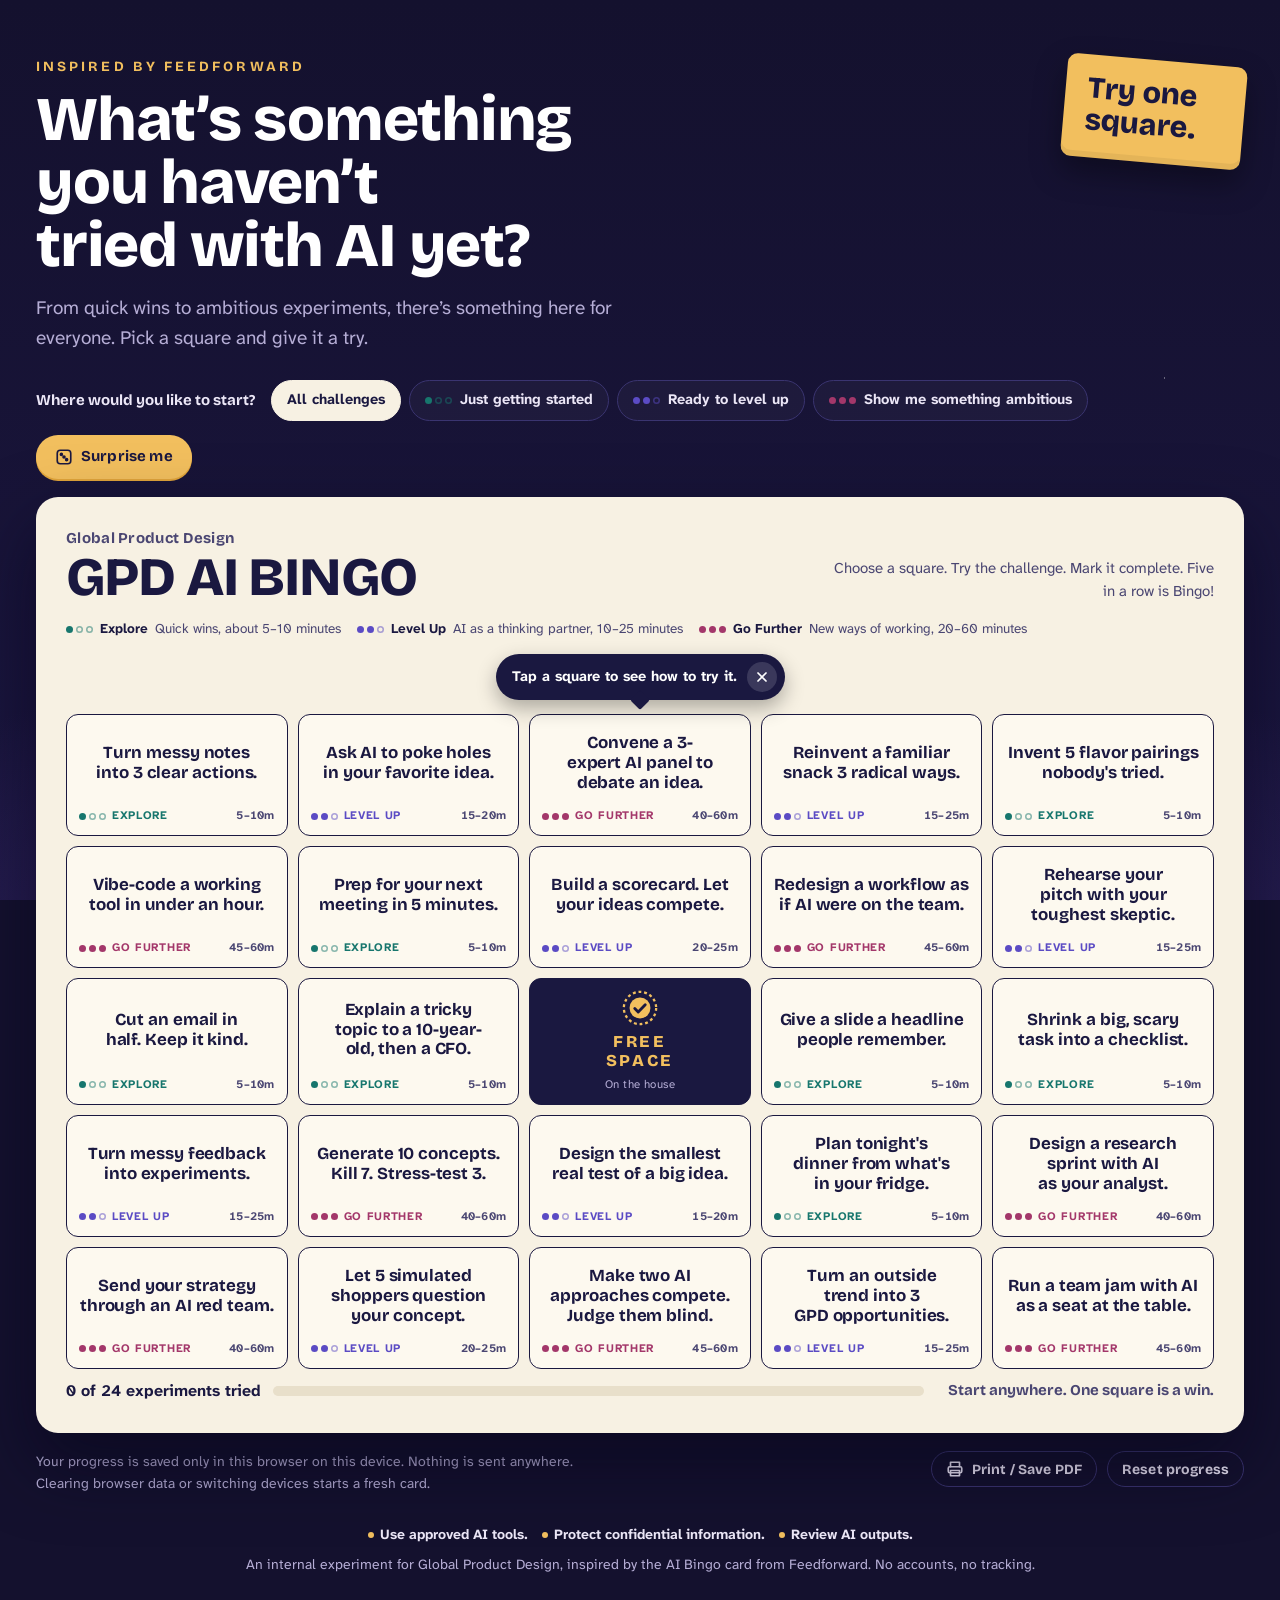
==== index.html @ 3865cb59 "GPD AI Bingo site Interactive 5x5 card of 24 AI experiments (Explore, Level Up, Go Further) with act" ====
<!doctype html>
<html lang="en">
<head>
  <meta charset="utf-8">
  <meta name="viewport" content="width=device-width, initial-scale=1, viewport-fit=cover">
  <title>GPD AI Bingo</title>
  <meta name="description" content="What's something you haven't tried with AI yet? Pick a square, try the challenge, mark it complete.">
  <meta name="referrer" content="no-referrer">
  <!-- Ask search engines not to list this page; it's meant to be shared by link. -->
  <meta name="robots" content="noindex, nofollow">
  <link rel="icon" href="data:image/svg+xml,%3Csvg xmlns='http://www.w3.org/2000/svg' viewBox='0 0 32 32'%3E%3Crect width='32' height='32' rx='7' fill='%2314112e'/%3E%3Ccircle cx='16' cy='16' r='9' fill='%23f2bf5e'/%3E%3C/svg%3E">
  <link rel="stylesheet" href="styles.css">
</head>
<body>
  <a class="skip-link" href="#main">Skip to the bingo card</a>
  <div id="app" aria-live="off">
    <noscript>
      <div class="noscript">GPD AI Bingo needs JavaScript turned on to show the card and the activity pages.</div>
    </noscript>
  </div>
  <div id="toast" class="toast" role="status" aria-live="polite" hidden></div>
  <canvas id="confetti" class="confetti" aria-hidden="true"></canvas>

  <!-- 1) Content: edit this file to change squares, prompts and instructions. -->
  <script src="content.js"></script>
  <!-- 2) Application logic: you shouldn't need to edit this to change content. -->
  <script src="app.js"></script>
</body>
</html>
---- styles.css ----
/* GPD AI Bingo — styles
   Layout concept: a cream bingo card pinned on a midnight wall, with a sticky note
   and a stamp-like "tried" mark. Activity pages are a cream sheet with a dark prompt slip.
   Deliberately one visual world (dark page, cream card), so there is no light/dark switch. */

@font-face { font-family: "Bricolage Grotesque"; font-weight: 500; font-display: swap; src: url("fonts/bricolage-grotesque-latin-500-normal.woff2") format("woff2"); }
@font-face { font-family: "Bricolage Grotesque"; font-weight: 700; font-display: swap; src: url("fonts/bricolage-grotesque-latin-700-normal.woff2") format("woff2"); }
@font-face { font-family: "Bricolage Grotesque"; font-weight: 800; font-display: swap; src: url("fonts/bricolage-grotesque-latin-800-normal.woff2") format("woff2"); }
@font-face { font-family: "Atkinson Hyperlegible Next"; font-weight: 400; font-display: swap; src: url("fonts/atkinson-hyperlegible-next-latin-400-normal.woff2") format("woff2"); }
@font-face { font-family: "Atkinson Hyperlegible Next"; font-weight: 700; font-display: swap; src: url("fonts/atkinson-hyperlegible-next-latin-700-normal.woff2") format("woff2"); }
@font-face { font-family: "IBM Plex Mono"; font-weight: 400; font-display: swap; src: url("fonts/ibm-plex-mono-latin-400-normal.woff2") format("woff2"); }

:root {
  color-scheme: dark;
  /* Color */
  --night: #14112e;          /* page wall */
  --night-2: #221d4d;        /* lifted surface on the wall */
  --night-line: #3a3470;
  --moon: #ece7f7;           /* text on the wall */
  --moon-dim: #b6aed6;
  --cream: #f7f1e3;          /* the card */
  --paper: #fdf9ef;          /* squares */
  --paper-line: #d9cfb8;
  --ink: #1a1840;            /* text on cream */
  --ink-soft: #4a4672;
  --gold: #f2bf5e;           /* accent: sticky note, stamps, primary buttons */
  --gold-deep: #e0a43a;
  --gold-ink: #8a5a00;       /* gold-family text that passes contrast on cream */
  --explore: #17766d;        /* teal */
  --explore-wash: #dcefe9;
  --levelup: #5b4bc4;        /* lavender-violet */
  --levelup-wash: #e7e2fa;
  --gofurther: #a3376a;      /* plum-rose */
  --gofurther-wash: #f6e0ea;
  --focus: #f2bf5e;
  /* Type */
  --font-display: "Bricolage Grotesque", "Avenir Next", "Segoe UI", system-ui, sans-serif;
  --font-body: "Atkinson Hyperlegible Next", "Segoe UI", system-ui, -apple-system, sans-serif;
  --font-mono: "IBM Plex Mono", ui-monospace, "Cascadia Mono", Consolas, monospace;
  /* Shape */
  --radius-card: 22px;
  --radius-square: 12px;
  --gutter: max(16px, env(safe-area-inset-left, 0px));
  --gutter-r: max(16px, env(safe-area-inset-right, 0px));
}

*, *::before, *::after { box-sizing: border-box; }
html { -webkit-text-size-adjust: 100%; }
body {
  margin: 0;
  background:
    radial-gradient(1px 1px at 12% 18%, rgba(255,255,255,.55) 50%, transparent 51%),
    radial-gradient(1px 1px at 78% 9%, rgba(255,255,255,.45) 50%, transparent 51%),
    radial-gradient(1.5px 1.5px at 91% 42%, rgba(255,255,255,.35) 50%, transparent 51%),
    radial-gradient(1px 1px at 4% 63%, rgba(255,255,255,.4) 50%, transparent 51%),
    radial-gradient(1px 1px at 55% 4%, rgba(255,255,255,.35) 50%, transparent 51%),
    radial-gradient(120% 70% at 50% 110%, #3b2a6e 0%, transparent 60%),
    linear-gradient(180deg, var(--night) 0%, #1b1640 100%);
  background-attachment: fixed;
  background-color: var(--night);
  color: var(--moon);
  font-family: var(--font-body);
  font-size: 16px;
  line-height: 1.55;
  min-height: 100vh;
}
img { max-width: 100%; }
[hidden] { display: none !important; }
button, input, select { font: inherit; color: inherit; }
a { color: inherit; }
:focus-visible { outline: 3px solid var(--focus); outline-offset: 3px; border-radius: 6px; }
.visually-hidden { position: absolute !important; width: 1px; height: 1px; overflow: hidden; clip: rect(0 0 0 0); clip-path: inset(50%); white-space: nowrap; }

.skip-link { position: absolute; left: 12px; top: -60px; background: var(--gold); color: var(--ink); padding: 10px 14px; border-radius: 8px; font-weight: 700; z-index: 50; text-decoration: none; }
.skip-link:focus { top: 12px; }
.noscript { margin: 40px auto; max-width: 560px; padding: 20px; background: var(--cream); color: var(--ink); border-radius: 14px; }

.wrap {
  width: 100%;
  max-width: 1240px;
  margin: 0 auto;
  padding-left: var(--gutter);
  padding-right: var(--gutter-r);
}

/* ---------- Buttons ---------- */
.btn {
  display: inline-flex; align-items: center; justify-content: center; gap: 8px;
  min-height: 44px; padding: 10px 18px;
  border-radius: 999px; border: 1.5px solid transparent;
  font-family: var(--font-display); font-weight: 700; font-size: 15px; letter-spacing: .01em;
  cursor: pointer; text-decoration: none; line-height: 1.1;
  transition: transform .15s ease, background-color .15s ease, box-shadow .15s ease;
}
.btn:active { transform: translateY(1px); }
.btn-gold { background: var(--gold); color: var(--ink); box-shadow: 0 2px 0 var(--gold-deep); }
.btn-gold:hover { background: #f6cc78; }
.btn-ghost { background: transparent; color: var(--moon); border-color: var(--night-line); }
.btn-ghost:hover { background: var(--night-2); border-color: var(--moon-dim); }
.btn-ink { background: var(--ink); color: var(--cream); }
.btn-ink:hover { background: #2a2760; }
.btn-outline-ink { background: transparent; color: var(--ink); border-color: var(--ink); }
.btn-outline-ink:hover { background: rgba(26,24,64,.06); }
.btn-small { min-height: 36px; padding: 6px 14px; font-size: 14px; }
.btn svg { width: 18px; height: 18px; flex: none; }
.link-btn { background: none; border: 0; padding: 4px 2px; color: inherit; text-decoration: underline; text-underline-offset: 3px; cursor: pointer; font-size: 14px; }

/* ---------- Hero ---------- */
.hero { padding-block: clamp(28px, 5vw, 56px) clamp(18px, 3vw, 28px); position: relative; }
.hero-inner { display: grid; grid-template-columns: minmax(0, 1fr) auto; gap: 24px; align-items: start; }
.eyebrow {
  font-family: var(--font-display); font-weight: 700; font-size: 14px;
  letter-spacing: .22em; text-transform: uppercase; color: var(--gold); margin: 0 0 10px;
}
.hero h1 {
  font-family: var(--font-display); font-weight: 800;
  font-size: clamp(32px, 5.2vw, 62px); line-height: 1.02; letter-spacing: -.02em;
  margin: 0; color: #fff; text-wrap: balance; max-width: 16ch;
}
.hero-sub { margin: 16px 0 0; max-width: 54ch; font-size: clamp(16px, 1.6vw, 19px); color: var(--moon-dim); }
.sticky-note {
  background: var(--gold); color: var(--ink);
  font-family: var(--font-display); font-weight: 800; font-size: clamp(20px, 2.4vw, 30px); line-height: 1.05;
  padding: 18px 22px 22px; border-radius: 10px; transform: rotate(5deg);
  box-shadow: 0 14px 30px rgba(0,0,0,.35), inset 0 -6px 0 rgba(0,0,0,.06);
  width: max-content; max-width: 9ch; margin-top: 4px;
}

/* ---------- Toolbar: start selector + surprise ---------- */
.toolbar {
  display: flex; flex-wrap: wrap; align-items: center; justify-content: space-between; gap: 14px 20px;
  margin-bottom: 18px;
}
.start-picker { border: 0; margin: 0; padding: 0; min-width: 0; display: flex; flex-wrap: wrap; align-items: center; gap: 10px 12px; }
.start-picker legend { float: left; font-family: var(--font-display); font-weight: 700; font-size: 15px; color: var(--moon); margin-right: 4px; padding: 0; }
.pills { display: flex; flex-wrap: wrap; gap: 8px; }
.pill { position: relative; }
.pill input { position: absolute; opacity: 0; inset: 0; margin: 0; cursor: pointer; }
.pill input + span {
  display: inline-flex; align-items: center; gap: 8px; min-height: 40px; padding: 8px 15px;
  border-radius: 999px; border: 1.5px solid var(--night-line); background: rgba(255,255,255,.03);
  font-size: 14.5px; font-weight: 700; color: var(--moon); cursor: pointer;
  transition: background-color .15s ease, border-color .15s ease;
}
.pill:hover span { border-color: var(--moon-dim); }
.pill input:checked + span { background: var(--cream); color: var(--ink); border-color: var(--cream); }
.pill input:focus-visible + span { outline: 3px solid var(--focus); outline-offset: 2px; }

.pips { display: inline-flex; gap: 3px; align-items: center; }
.pips i { width: 7px; height: 7px; border-radius: 50%; background: currentColor; display: block; }
.pips i.off { background: transparent; box-shadow: inset 0 0 0 1.5px currentColor; opacity: .5; }

/* ---------- Surprise panel ---------- */
.surprise-panel {
  display: flex; flex-wrap: wrap; align-items: center; gap: 12px 16px;
  background: var(--night-2); border: 1.5px solid var(--night-line); border-radius: 16px;
  padding: 14px 16px; margin-bottom: 18px;
}
.surprise-panel .sp-text { flex: 1 1 280px; min-width: 0; }
.surprise-panel .sp-label { font-size: 13px; letter-spacing: .14em; text-transform: uppercase; color: var(--gold); font-weight: 700; font-family: var(--font-display); }
.surprise-panel .sp-title { font-family: var(--font-display); font-weight: 700; font-size: 20px; color: #fff; line-height: 1.2; }
.surprise-panel .sp-meta { color: var(--moon-dim); font-size: 14px; }
.surprise-panel .sp-actions { display: flex; flex-wrap: wrap; gap: 8px; }

/* ---------- Card ---------- */
.card {
  background: var(--cream); color: var(--ink);
  border-radius: var(--radius-card);
  padding: clamp(16px, 2.4vw, 30px);
  box-shadow: 0 30px 70px rgba(5, 3, 25, .55);
  position: relative;
}
.card-head { display: flex; flex-wrap: wrap; align-items: flex-end; justify-content: space-between; gap: 10px 24px; margin-bottom: 16px; }
.card-kicker { font-family: var(--font-display); font-weight: 700; font-size: 15px; color: var(--ink-soft); margin: 0; letter-spacing: .02em; }
.card-title { font-family: var(--font-display); font-weight: 800; font-size: clamp(34px, 4.6vw, 54px); line-height: .95; letter-spacing: -.02em; margin: 2px 0 0; }
.card-instruction { margin: 0; max-width: 38ch; text-align: right; color: var(--ink-soft); font-size: 15px; }
.legend { display: flex; flex-wrap: wrap; gap: 6px 16px; margin: 0 0 14px; padding: 0; list-style: none; font-size: 13.5px; color: var(--ink-soft); }
.legend li { display: inline-flex; align-items: center; gap: 7px; }
.legend strong { color: var(--ink); white-space: nowrap; }

/* Board scroller (horizontal swipe on narrow screens) */
.board-scroller { position: relative; }
.board-viewport { margin: -12px; padding: 12px; overflow-x: auto; overscroll-behavior-x: contain; scroll-snap-type: x proximity; -webkit-overflow-scrolling: touch; scrollbar-width: thin; padding-bottom: 4px; }
.board {
  display: grid; grid-template-columns: repeat(5, minmax(0, 1fr)); gap: clamp(6px, .9vw, 10px);
  min-width: 0;
}
.swipe-hint { display: none; }

.square {
  position: relative; display: flex; flex-direction: column; justify-content: space-between; gap: 8px;
  min-height: clamp(96px, 9.6vw, 122px);
  padding: 12px 12px 10px;
  border-radius: var(--radius-square);
  background: var(--paper); border: 1.5px solid var(--ink);
  text-decoration: none; color: var(--ink);
  scroll-snap-align: start;
  transition: transform .16s ease, box-shadow .16s ease, opacity .2s ease, filter .2s ease, background-color .2s ease;
  isolation: isolate;
}
.square:hover { transform: translateY(-2px); box-shadow: 0 6px 0 var(--ink); }
.square:focus-visible { outline: 3px solid var(--levelup); outline-offset: 3px; box-shadow: 0 0 0 6px var(--gold); }
.sq-title {
  font-family: var(--font-display); font-weight: 700;
  font-size: clamp(13.5px, 1.32vw, 17.5px); line-height: 1.18; letter-spacing: -.005em;
  text-align: center; text-wrap: balance; margin: auto 0; position: relative; z-index: 1;
}
.sq-foot { display: flex; align-items: center; justify-content: space-between; gap: 6px; font-size: 11.5px; font-weight: 700; letter-spacing: .06em; text-transform: uppercase; position: relative; z-index: 1; }
.sq-level { display: inline-flex; align-items: center; gap: 6px; }
.lvl-explore { color: var(--explore); }
.lvl-levelup { color: var(--levelup); }
.lvl-gofurther { color: var(--gofurther); }
.sq-time { color: var(--ink-soft); font-weight: 700; letter-spacing: .02em; text-transform: none; font-variant-numeric: tabular-nums; }

/* Completed (stamped) */
.square.done { background: #fff6dc; }
.square.done::before {
  content: ""; position: absolute; z-index: 0; width: 74%; aspect-ratio: 1; max-height: 92%;
  left: 50%; top: 50%; transform: translate(-50%, -50%) rotate(-8deg);
  border-radius: 50%; background: radial-gradient(circle at 40% 38%, rgba(242,191,94,.75), rgba(242,191,94,.45) 62%, rgba(242,191,94,0) 72%);
}
.stamp {
  position: absolute; z-index: 2; top: -9px; right: -7px;
  display: inline-flex; align-items: center; gap: 4px;
  background: var(--ink); color: var(--gold); border-radius: 999px; padding: 3px 9px 3px 7px;
  font-family: var(--font-display); font-weight: 800; font-size: 11px; letter-spacing: .1em; text-transform: uppercase;
  transform: rotate(6deg); box-shadow: 0 2px 6px rgba(0,0,0,.25);
}
.stamp svg { width: 12px; height: 12px; }
.square.just-stamped .stamp, .square.just-stamped::before { animation: stamp-in .55s cubic-bezier(.2,1.6,.4,1) both; }
@keyframes stamp-in { from { transform: translate(-50%, -50%) rotate(-8deg) scale(1.6); opacity: 0; } }
.square.just-stamped .stamp { animation-name: stamp-badge; }
@keyframes stamp-badge { from { transform: rotate(6deg) scale(2.2); opacity: 0; } }

/* Bingo line glow */
.square.in-line { border-color: var(--gold-ink); box-shadow: 0 0 0 3px var(--gold); }

/* Free space */
.free {
  display: flex; flex-direction: column; align-items: center; justify-content: center; gap: 6px;
  min-height: clamp(96px, 9.6vw, 122px);
  border-radius: var(--radius-square); background: var(--ink); color: var(--gold);
  border: 1.5px solid var(--ink); text-align: center; padding: 10px;
}
.free.in-line { box-shadow: 0 0 0 3px var(--gold); }
.free-mark { width: 38px; height: 38px; }
.free-label { font-family: var(--font-display); font-weight: 800; letter-spacing: .16em; font-size: clamp(13px, 1.3vw, 17px); line-height: 1.1; }
.free-sub { font-size: 11.5px; color: var(--moon-dim); letter-spacing: .04em; }

/* Filter emphasis: preserve layout, dim others */
.board.filtering .square:not(.match) { opacity: .34; filter: saturate(.2); }
.board.filtering .square:not(.match):hover, .board.filtering .square:not(.match):focus-visible { opacity: .8; filter: none; }
.board.filtering .square.match { box-shadow: 0 0 0 2px var(--paper), 0 0 0 4px currentColor; }
.board.filtering .square.match.lvl-b-explore { color: var(--explore); }
.board.filtering .square.match.lvl-b-levelup { color: var(--levelup); }
.board.filtering .square.match.lvl-b-gofurther { color: var(--gofurther); }
.board.filtering .square.match .sq-title { color: var(--ink); }
.square.spotlight { transform: translateY(-3px) scale(1.03); box-shadow: 0 0 0 4px var(--gold), 0 10px 24px rgba(0,0,0,.25); opacity: 1 !important; filter: none !important; z-index: 3; }

/* First-time hint */
.hint-row { display: flex; justify-content: center; margin: 0 0 14px; }
.hint {
  position: relative; z-index: 5;
  display: inline-flex; align-items: center; gap: 10px; white-space: nowrap;
  background: var(--ink); color: #fff; border-radius: 999px; padding: 8px 8px 8px 16px;
  font-weight: 700; font-size: 14.5px; box-shadow: 0 8px 20px rgba(0,0,0,.3);
  animation: hint-bob 2.6s ease-in-out 1s 2;
}

.hint::after { content: ""; position: absolute; left: 50%; bottom: -7px; width: 14px; height: 14px; background: var(--ink); transform: translateX(-50%) rotate(45deg); border-radius: 2px; }
.hint button { width: 30px; height: 30px; border-radius: 50%; border: 0; background: rgba(255,255,255,.14); color: #fff; cursor: pointer; display: grid; place-items: center; }
.hint button:hover { background: rgba(255,255,255,.26); }
@keyframes hint-bob { 50% { transform: translateY(-4px); } }

/* Card footer: progress */
.card-foot { display: flex; flex-wrap: wrap; align-items: center; justify-content: space-between; gap: 12px 24px; margin-top: 18px; }
.progress { display: flex; align-items: center; gap: 12px; flex: 1 1 320px; min-width: 0; }
.progress-text { font-weight: 700; white-space: nowrap; font-variant-numeric: tabular-nums; }
.progress-bar { flex: 1; height: 10px; border-radius: 999px; background: #e8dfca; overflow: hidden; min-width: 80px; }
.progress-bar span { display: block; height: 100%; width: 0; background: linear-gradient(90deg, var(--gold-deep), var(--gold)); border-radius: inherit; transition: width .5s ease; }
.bingo-count { font-family: var(--font-display); font-weight: 800; color: var(--gold-ink); letter-spacing: .02em; }
.one-square { margin: 0; font-family: var(--font-display); font-weight: 700; color: var(--ink-soft); font-size: 15px; }

.under-card { display: flex; flex-wrap: wrap; justify-content: space-between; align-items: flex-start; gap: 14px 24px; margin-top: 18px; color: var(--moon-dim); font-size: 14px; }
.under-card .actions { display: flex; flex-wrap: wrap; gap: 10px; }
.privacy-note { max-width: 62ch; margin: 0; }
.storage-warning { color: var(--gold); }

.site-foot { padding-block: 28px 40px; color: var(--moon-dim); font-size: 14px; text-align: center; }
.site-foot .ru { display: inline-flex; flex-wrap: wrap; justify-content: center; gap: 4px 14px; font-weight: 700; color: var(--moon); }
.site-foot .ru span { display: inline-flex; align-items: center; gap: 6px; }
.site-foot .ru span::before { content: ""; width: 6px; height: 6px; border-radius: 50%; background: var(--gold); }
.site-foot p { margin: 8px 0 0; }

/* ---------- Activity page ---------- */
.activity-top { padding-block: 22px 26px; }
.back-link { display: inline-flex; align-items: center; gap: 8px; color: var(--moon); text-decoration: none; font-weight: 700; padding: 8px 2px; }
.back-link:hover { color: var(--gold); }
.back-link svg { width: 18px; height: 18px; }
.chips { display: flex; flex-wrap: wrap; gap: 8px; margin: 18px 0 14px; }
.chip { display: inline-flex; align-items: center; gap: 7px; padding: 5px 12px; border-radius: 999px; font-size: 13.5px; font-weight: 700; background: rgba(255,255,255,.07); border: 1px solid var(--night-line); color: var(--moon); }
.chip.level-explore { background: var(--explore-wash); color: var(--explore); border-color: transparent; }
.chip.level-levelup { background: var(--levelup-wash); color: var(--levelup); border-color: transparent; }
.chip.level-gofurther { background: var(--gofurther-wash); color: var(--gofurther); border-color: transparent; }
.chip.done-chip { background: var(--gold); color: var(--ink); border-color: transparent; }
.activity-title { font-family: var(--font-display); font-weight: 800; font-size: clamp(30px, 4.4vw, 52px); line-height: 1.04; letter-spacing: -.02em; margin: 0; color: #fff; max-width: 22ch; text-wrap: balance; }
.activity-summary { font-size: clamp(17px, 1.8vw, 20px); color: var(--moon-dim); max-width: 60ch; margin: 14px 0 0; }

.sheet { background: var(--cream); color: var(--ink); border-radius: var(--radius-card); box-shadow: 0 30px 70px rgba(5,3,25,.5); }
.activity-layout { display: grid; grid-template-columns: minmax(0, 1fr) 320px; gap: 0; align-items: start; }
.activity-main { padding: clamp(20px, 3.4vw, 44px); min-width: 0; }
.activity-aside { padding: clamp(20px, 3vw, 32px) clamp(18px, 2.4vw, 28px); border-left: 1.5px dashed var(--paper-line); position: sticky; top: 12px; align-self: start; }
.section { padding-block: 0 28px; }
.section + .section { border-top: 1.5px solid #e6dcc4; padding-top: 26px; }
.section h2 { font-family: var(--font-display); font-weight: 800; font-size: 22px; letter-spacing: -.01em; margin: 0 0 10px; line-height: 1.2; }
.section p { margin: 0; max-width: 68ch; }
.section ul, .section ol { margin: 0; padding-left: 1.3em; max-width: 68ch; display: grid; gap: 8px; }
.steps { list-style: none; padding-left: 0 !important; counter-reset: step; gap: 12px !important; }
.steps li { counter-increment: step; display: grid; grid-template-columns: 34px minmax(0,1fr); gap: 12px; align-items: start; }
.steps li::before { content: counter(step); width: 30px; height: 30px; border-radius: 50%; background: var(--ink); color: var(--gold); display: grid; place-items: center; font-family: var(--font-display); font-weight: 800; font-size: 15px; margin-top: -2px; }
.checks { list-style: none; padding-left: 0 !important; }
.checks li { position: relative; padding-left: 28px; }
.checks li::before { content: ""; position: absolute; left: 0; top: .32em; width: 16px; height: 16px; border-radius: 4px; border: 2px solid var(--explore); }
.checks li::after { content: ""; position: absolute; left: 5px; top: .45em; width: 5px; height: 9px; border: solid var(--explore); border-width: 0 2.5px 2.5px 0; transform: rotate(45deg); }
.warn-list { list-style: none; padding-left: 0 !important; }
.warn-list li { position: relative; padding-left: 28px; }
.warn-list li::before { content: "!"; position: absolute; left: 0; top: .1em; width: 18px; height: 18px; border-radius: 50%; background: var(--gofurther-wash); color: var(--gofurther); font-weight: 800; font-size: 12px; display: grid; place-items: center; }

.prompt-box { background: var(--ink); color: #f2eefc; border-radius: 16px; overflow: hidden; margin-top: 4px; }
.prompt-head { display: flex; flex-wrap: wrap; align-items: center; justify-content: space-between; gap: 10px; padding: 12px 14px 12px 18px; border-bottom: 1px solid rgba(255,255,255,.12); }
.prompt-head > span { font-size: 13px; letter-spacing: .14em; text-transform: uppercase; font-weight: 700; color: var(--gold); font-family: var(--font-display); }
.prompt-text { margin: 0; padding: 18px; font-family: var(--font-mono); font-size: 14.5px; line-height: 1.6; white-space: pre-wrap; word-wrap: break-word; max-height: 460px; overflow: auto; }
.prompt-note { font-size: 14px; color: var(--ink-soft); margin-top: 10px !important; }
.callout { background: var(--paper); border: 1.5px solid var(--paper-line); border-radius: 14px; padding: 16px 18px; }
.callout.fallback { border-color: var(--levelup); background: var(--levelup-wash); }
.callout p + p { margin-top: 8px; }
.done-when { margin-top: 14px !important; font-weight: 700; }

.aside-block + .aside-block { margin-top: 22px; padding-top: 22px; border-top: 1.5px solid #e6dcc4; }
.aside-label { font-size: 12.5px; letter-spacing: .14em; text-transform: uppercase; font-weight: 700; color: var(--ink-soft); margin: 0 0 8px; font-family: var(--font-display); }
.meta-list { list-style: none; margin: 0; padding: 0; display: grid; gap: 6px; font-size: 15px; }
.meta-list b { display: inline-block; min-width: 76px; color: var(--ink-soft); font-weight: 700; }
.complete-box { display: grid; gap: 10px; }
.complete-box .btn { width: 100%; }
.complete-status { display: flex; align-items: center; gap: 10px; background: #fff3cf; border: 1.5px solid var(--gold-deep); border-radius: 14px; padding: 12px 14px; font-weight: 700; }
.complete-status svg { width: 26px; height: 26px; flex: none; color: var(--gold-ink); }
.stack { display: grid; gap: 10px; }
.stack .btn { width: 100%; }
.prev-next { display: grid; grid-template-columns: 1fr 1fr; gap: 8px; }
.prev-next a { display: block; text-decoration: none; padding: 10px 12px; border-radius: 12px; border: 1.5px solid var(--paper-line); font-size: 13.5px; line-height: 1.3; color: var(--ink); background: var(--paper); }
.prev-next a:hover { border-color: var(--ink); }
.prev-next small { display: block; color: var(--ink-soft); font-weight: 700; letter-spacing: .08em; text-transform: uppercase; font-size: 11px; margin-bottom: 2px; }
.prev-next a:last-child { text-align: right; }

.not-found { padding: 40px 0; }

/* ---------- Toast, dialogs, confetti ---------- */
.toast {
  position: fixed; z-index: 60; left: 50%; bottom: calc(22px + env(safe-area-inset-bottom, 0px)); transform: translateX(-50%);
  display: flex; align-items: center; gap: 12px; max-width: calc(100vw - 32px);
  background: var(--ink); color: #fff; border: 1.5px solid var(--gold); border-radius: 999px;
  padding: 10px 12px 10px 18px; box-shadow: 0 14px 40px rgba(0,0,0,.4); font-weight: 700;
  animation: toast-in .25s ease both;
}
.toast .btn { min-height: 34px; padding: 6px 14px; font-size: 14px; }
@keyframes toast-in { from { transform: translate(-50%, 16px); opacity: 0; } }

dialog.modal {
  border: 0; padding: 0; border-radius: 22px; max-width: min(520px, calc(100vw - 32px)); width: 100%;
  background: var(--cream); color: var(--ink); box-shadow: 0 40px 90px rgba(0,0,0,.55);
}
dialog.modal::backdrop { background: rgba(10, 8, 30, .66); }
.modal-body { padding: 28px; }
.modal-body h2 { font-family: var(--font-display); font-weight: 800; font-size: 28px; line-height: 1.05; margin: 0 0 10px; letter-spacing: -.01em; }
.modal-body p { margin: 0 0 10px; }
.modal-actions { display: flex; flex-wrap: wrap; gap: 10px; justify-content: flex-end; margin-top: 18px; }
.bingo-word { font-family: var(--font-display); font-weight: 800; font-size: clamp(54px, 12vw, 84px); line-height: .9; letter-spacing: -.03em; color: var(--ink); margin: 0 0 6px; }
.bingo-word span { color: var(--gold-deep); }
.bingo-list { list-style: none; margin: 12px 0 0; padding: 0; display: grid; gap: 6px; }
.bingo-list li { display: flex; gap: 10px; align-items: baseline; font-size: 15px; }
.bingo-list li::before { content: ""; width: 10px; height: 10px; border-radius: 50%; background: var(--gold-deep); flex: none; transform: translateY(1px); }

.confetti { position: fixed; inset: 0; width: 100%; height: 100%; pointer-events: none; z-index: 70; }

.config-error { background: #ffe1e1; color: #6a0d0d; padding: 14px 18px; border-radius: 12px; margin: 16px 0; font-size: 14.5px; }
.config-error code { font-family: var(--font-mono); }

/* Print-only card is hidden on screen */
.print-card { display: none; }

/* ---------- Responsive ---------- */
@media (max-width: 960px) {
  .activity-layout { grid-template-columns: minmax(0, 1fr); }
  .activity-aside { position: static; border-left: 0; border-top: 1.5px dashed var(--paper-line); }
  .card-instruction { text-align: left; }
}
@media (max-width: 720px) {
  .hero-inner { grid-template-columns: minmax(0, 1fr); }
  .sticky-note { position: absolute; right: max(12px, env(safe-area-inset-right, 0px)); top: 14px; font-size: 16px; padding: 10px 12px 12px; max-width: 8ch; }
  .hero h1 { padding-right: 90px; }
  .board-scroller.has-overflow .swipe-hint { display: flex; }
  .swipe-hint {
    align-items: center; justify-content: space-between; gap: 10px; margin-top: 10px;
    font-size: 13.5px; font-weight: 700; color: var(--ink-soft);
  }
  .swipe-dots { display: flex; gap: 5px; }
  .swipe-dots i { width: 8px; height: 8px; border-radius: 50%; background: #d8ccb2; display: block; transition: background-color .2s; }
  .swipe-dots i.on { background: var(--ink); }
  .board-scroller.has-overflow:not(.at-end)::after {
    content: ""; position: absolute; top: 0; right: -12px; bottom: 34px; width: 36px; pointer-events: none;
    background: linear-gradient(90deg, rgba(247,241,227,0), var(--cream));
  }
  .hint { white-space: normal; font-size: 14px; }
  .board { min-width: 660px; }
  .sq-level-text { display: none; }
  .sq-title { font-size: 13.5px; }
  .legend { display: grid; gap: 6px; }
  .board-viewport { margin-inline: -12px; padding-inline: 12px; }
  .prev-next { grid-template-columns: 1fr; }
  .prev-next a:last-child { text-align: left; }
  .toast { border-radius: 18px; }
}
@media (prefers-reduced-motion: reduce) {
  *, *::before, *::after { animation-duration: .001ms !important; animation-iteration-count: 1 !important; transition-duration: .001ms !important; scroll-behavior: auto !important; }
}

/* ---------- Print ---------- */
@media print {
  @page { size: letter landscape; margin: 10mm; }
  html, body { background: #fff !important; color: #000 !important; }
  body { min-height: 0; }
  .skip-link, .toast, .confetti, dialog { display: none !important; }
  body.view-board #app { display: none !important; }
  body.view-board .print-card { display: block !important; }

  .print-card { color: #000; font-family: var(--font-body); }
  .pc-head { display: flex; justify-content: space-between; align-items: flex-end; gap: 20px; margin-bottom: 4mm; }
  .pc-eyebrow { font: 700 9pt var(--font-display); letter-spacing: .2em; text-transform: uppercase; margin: 0; }
  .pc-q { font: 800 17pt/1.1 var(--font-display); margin: 1mm 0 0; }
  .pc-title { font: 800 30pt/0.95 var(--font-display); margin: 0; letter-spacing: -.01em; text-align: right; }
  .pc-instr { font-size: 9.5pt; margin: 0 0 3mm; }
  .pc-grid { display: grid; grid-template-columns: repeat(5, 1fr); gap: 2mm; }
  .pc-sq { border: 1.4pt solid #000; border-radius: 3mm; height: 27mm; padding: 2mm 2.5mm 1.6mm; display: flex; flex-direction: column; justify-content: space-between; break-inside: avoid; }
  .pc-sq .t { font: 700 10.5pt/1.15 var(--font-display); text-align: center; margin: auto 0; }
  .pc-sq .l { display: flex; justify-content: space-between; font-size: 7.5pt; font-weight: 700; letter-spacing: .06em; text-transform: uppercase; }
  .print-card .tp { letter-spacing: .08em; font-family: var(--font-body); }
  .pc-sq.done { border-width: 2.4pt; }
  .pc-free { border: 1.4pt dashed #000; border-radius: 3mm; height: 27mm; display: grid; place-items: center; text-align: center; font: 800 13pt var(--font-display); letter-spacing: .16em; }
  .pc-free small { display: block; font: 400 8pt var(--font-body); letter-spacing: 0; margin-top: 1mm; }
  .pc-foot { display: flex; justify-content: space-between; gap: 10mm; margin-top: 3mm; font-size: 8.5pt; }
  .pc-foot p { margin: 0; }
  .pc-legend { font-size: 8.5pt; margin: 0 0 2mm; }

  /* Activity page print */
  body.view-activity .site-foot, body.view-activity .back-link, body.view-activity .no-print { display: none !important; }
  body.view-activity .activity-top { padding: 0 0 4mm; }
  body.view-activity .activity-title, body.view-activity .activity-summary { color: #000 !important; }
  body.view-activity .chip { border: 1px solid #000 !important; background: none !important; color: #000 !important; }
  body.view-activity .sheet { box-shadow: none; border: 0; background: none; }
  body.view-activity .activity-layout { display: block; }
  body.view-activity .activity-main { padding: 0; }
  body.view-activity .activity-aside { display: none; }
  body.view-activity .prompt-box { background: none; color: #000; border: 1.2pt solid #000; }
  body.view-activity .prompt-text { max-height: none; overflow: visible; font-size: 9.5pt; }
  body.view-activity .section { break-inside: avoid-page; }
  .wrap { max-width: none; padding: 0; }
}
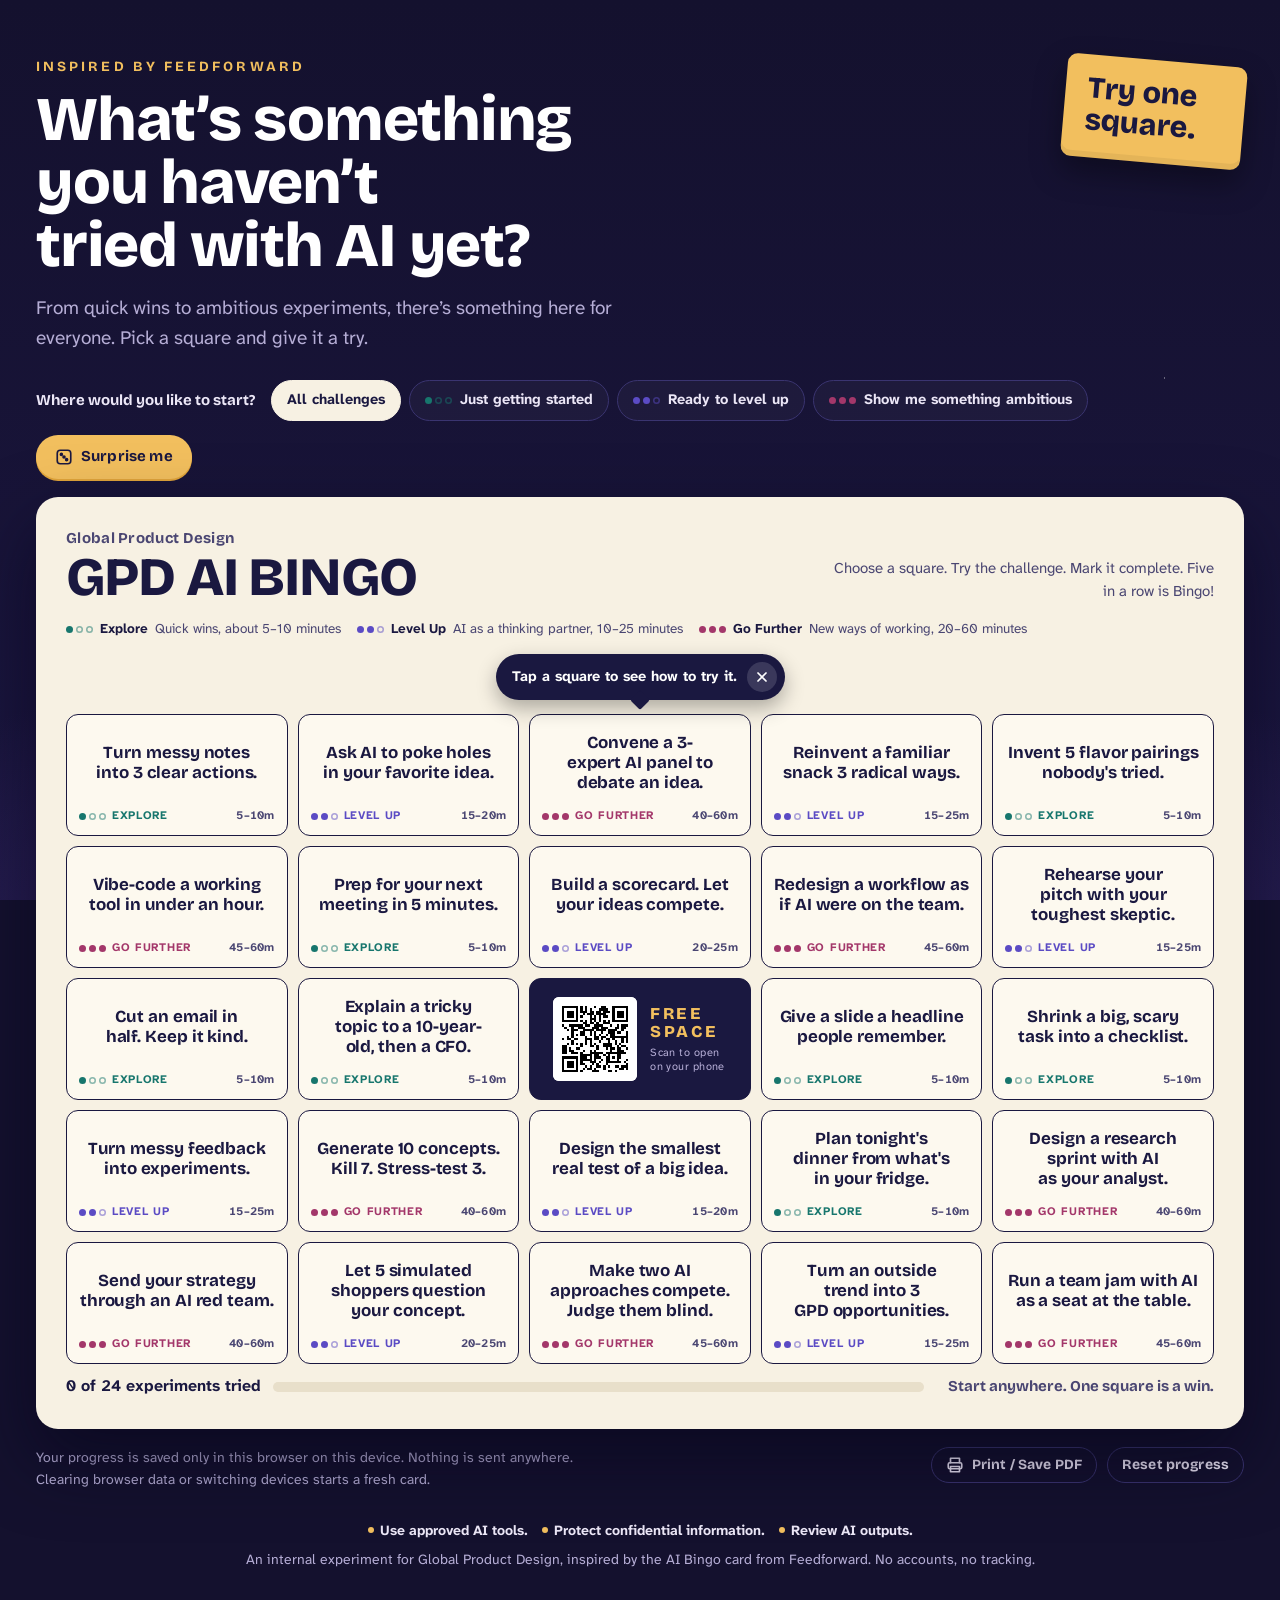
==== commit ce2e1897: "Add QR code to the free space Co-Authored-By: Claude Opus 5.5 <noreply@anthropic.com> Claude-Session" ====
--- a/index.html
+++ b/index.html
@@ -23,7 +23,9 @@
 
   <!-- 1) Content: edit this file to change squares, prompts and instructions. -->
   <script src="content.js"></script>
-  <!-- 2) Application logic: you shouldn't need to edit this to change content. -->
+  <!-- 2) QR code generator (MIT licensed, runs in the browser; nothing is sent anywhere). -->
+  <script src="vendor/qrcode.js"></script>
+  <!-- 3) Application logic: you shouldn't need to edit this to change content. -->
   <script src="app.js"></script>
 </body>
 </html>
--- a/styles.css
+++ b/styles.css
@@ -243,6 +243,17 @@
   border: 1.5px solid var(--ink); text-align: center; padding: 10px;
 }
 .free.in-line { box-shadow: 0 0 0 3px var(--gold); }
+.free.has-qr { flex-direction: row; gap: clamp(8px, 1vw, 14px); cursor: pointer; font: inherit; transition: transform .16s ease, box-shadow .16s ease; }
+.free.has-qr:hover { transform: translateY(-2px); box-shadow: 0 6px 0 var(--gold-deep); }
+.free.has-qr:focus-visible { outline: 3px solid var(--gold); outline-offset: 3px; }
+.qr-tile { display: block; width: clamp(64px, 6.6vw, 94px); flex: none; border-radius: 6px; overflow: hidden; background: #fff; line-height: 0; }
+.qr-svg { display: block; width: 100%; height: auto; }
+.free-text { display: flex; flex-direction: column; align-items: flex-start; gap: 4px; text-align: left; min-width: 0; }
+.free.has-qr .free-sub { font-size: 11px; line-height: 1.25; max-width: 11ch; }
+.qr-modal { max-width: min(460px, calc(100vw - 32px)); text-align: center; }
+.qr-big { width: min(320px, 70vw); margin: 8px auto 4px; border-radius: 10px; overflow: hidden; line-height: 0; border: 1.5px solid var(--paper-line); }
+.qr-url { font-family: var(--font-mono); font-size: 14px; word-break: break-all; color: var(--ink-soft); }
+.qr-modal .modal-actions { justify-content: center; }
 .free-mark { width: 38px; height: 38px; }
 .free-label { font-family: var(--font-display); font-weight: 800; letter-spacing: .16em; font-size: clamp(13px, 1.3vw, 17px); line-height: 1.1; }
 .free-sub { font-size: 11.5px; color: var(--moon-dim); letter-spacing: .04em; }
@@ -447,6 +458,8 @@
   .pc-sq.done { border-width: 2.4pt; }
   .pc-free { border: 1.4pt dashed #000; border-radius: 3mm; height: 27mm; display: grid; place-items: center; text-align: center; font: 800 13pt var(--font-display); letter-spacing: .16em; }
   .pc-free small { display: block; font: 400 8pt var(--font-body); letter-spacing: 0; margin-top: 1mm; }
+  .pc-free.has-qr { display: flex; align-items: center; justify-content: center; gap: 2.5mm; font-size: 10.5pt; text-align: left; }
+  .pc-qr { width: 23mm; height: 23mm; flex: none; }
   .pc-foot { display: flex; justify-content: space-between; gap: 10mm; margin-top: 3mm; font-size: 8.5pt; }
   .pc-foot p { margin: 0; }
   .pc-legend { font-size: 8.5pt; margin: 0 0 2mm; }
